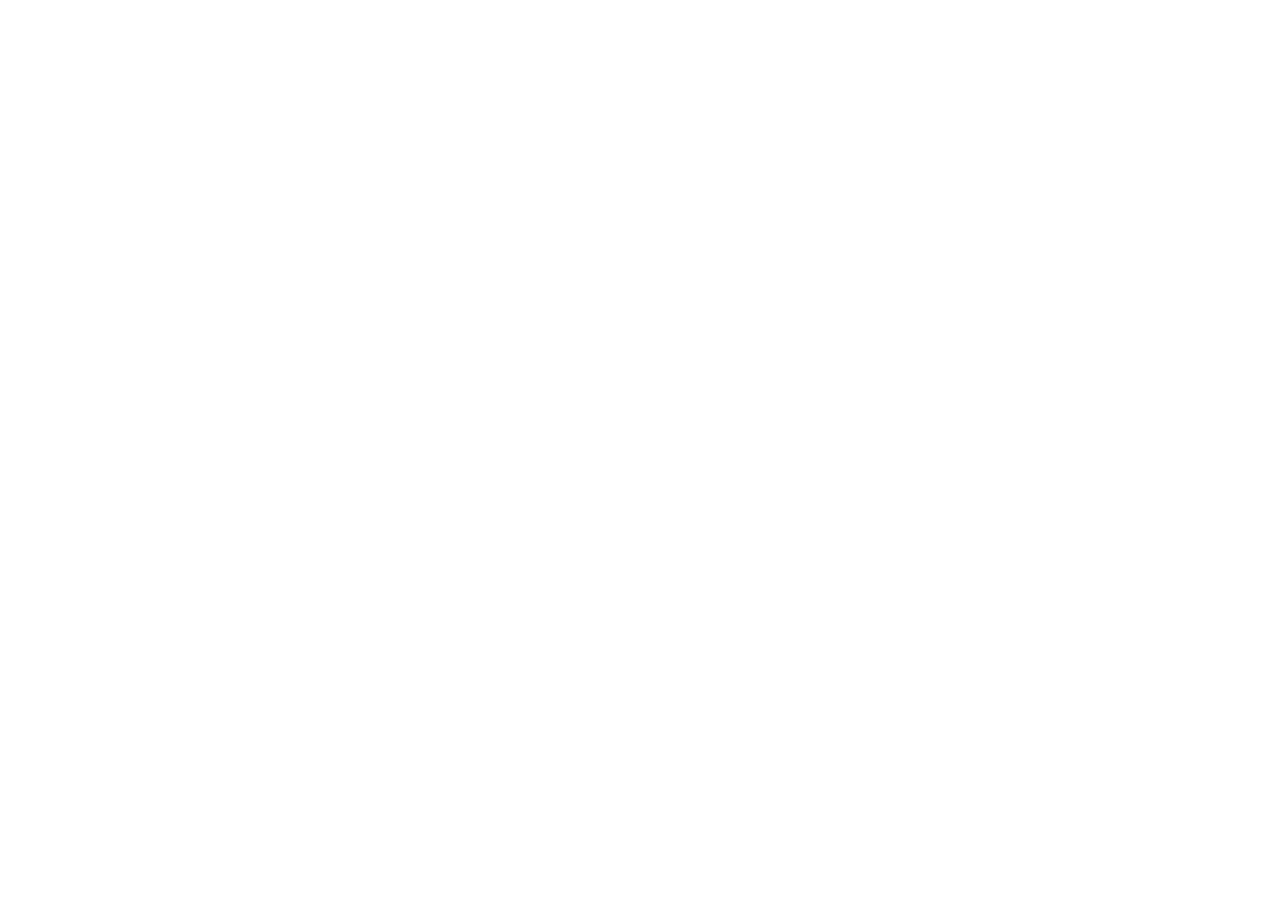
==== index.html @ c3914d8a "Created files" ====
<!DOCTYPE html>
<html lang="en">
<head>
    <meta charset="UTF-8">
    <meta name="viewport" content="width=device-width, initial-scale=1.0">
    <link rel="stylesheet" href="index.css">
    <title>Christie Mitchell PT</title>
</head>
<body>
    
</body>
</html>
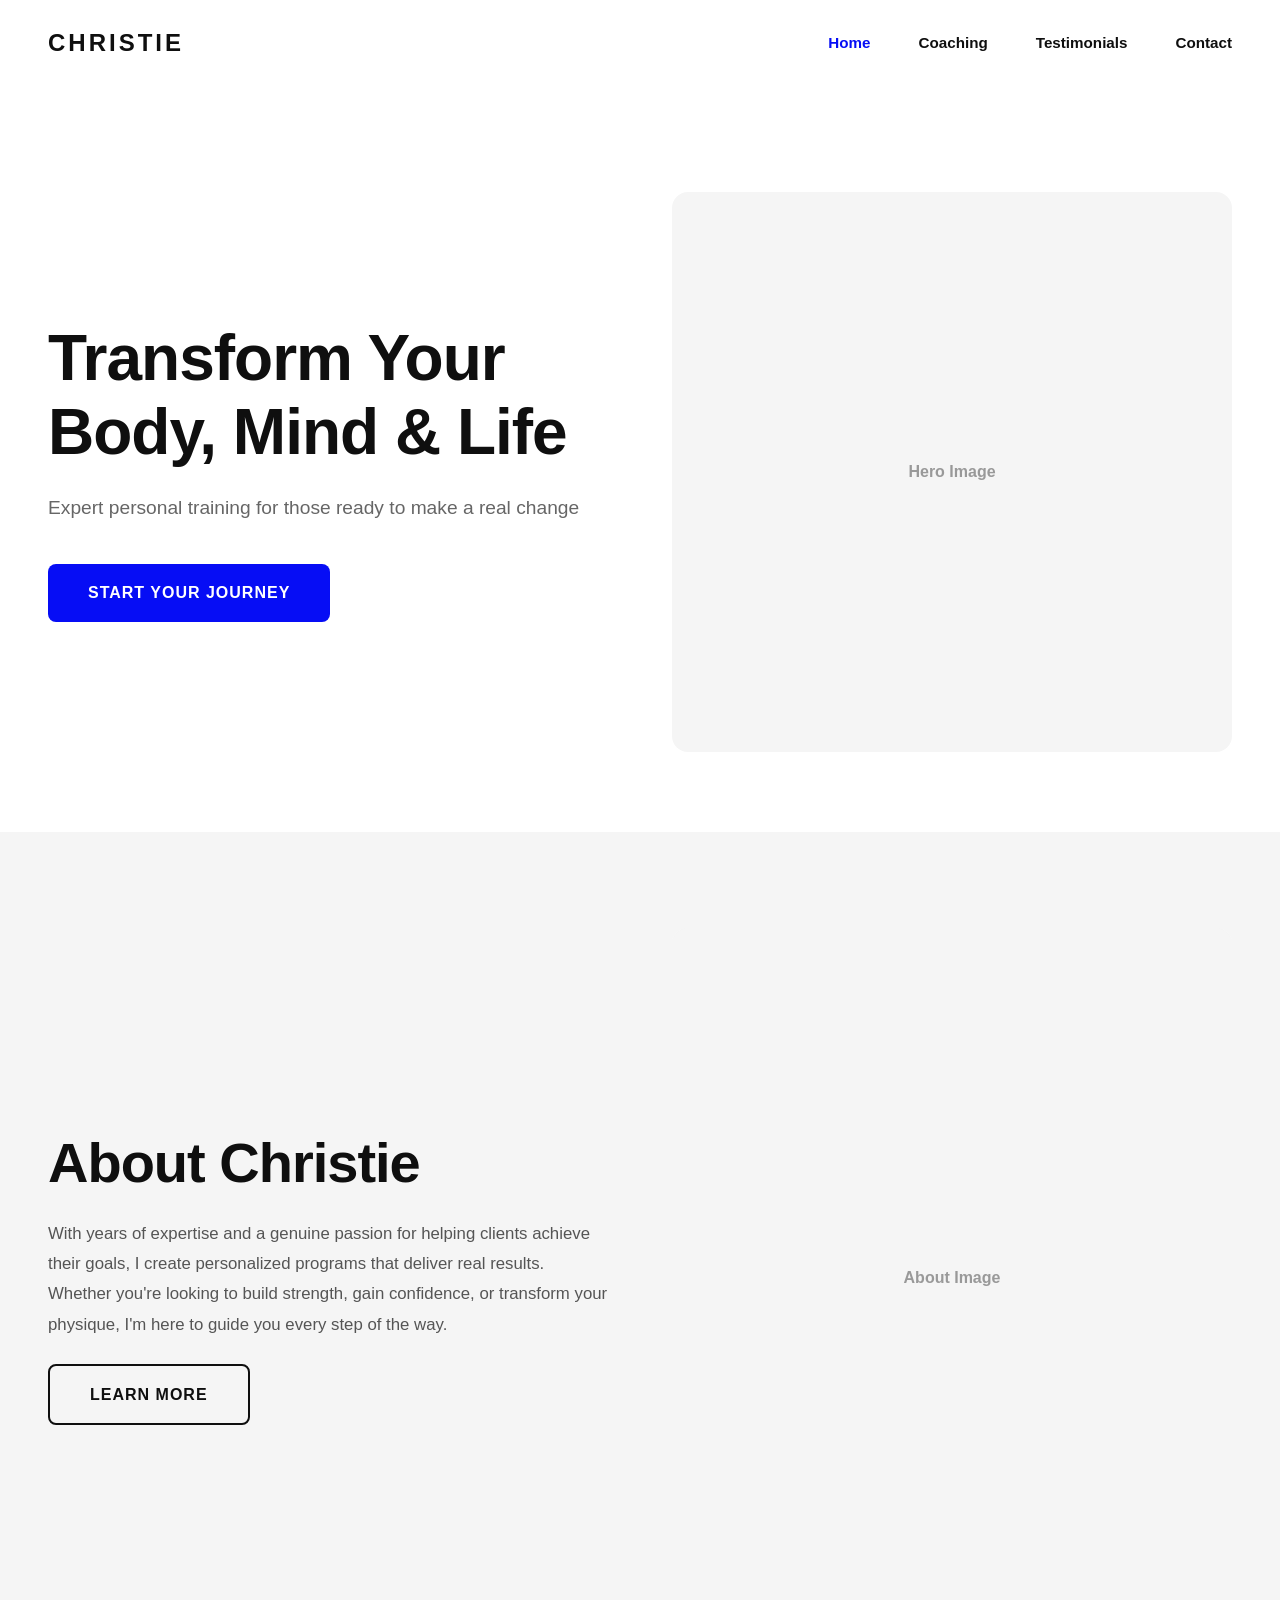
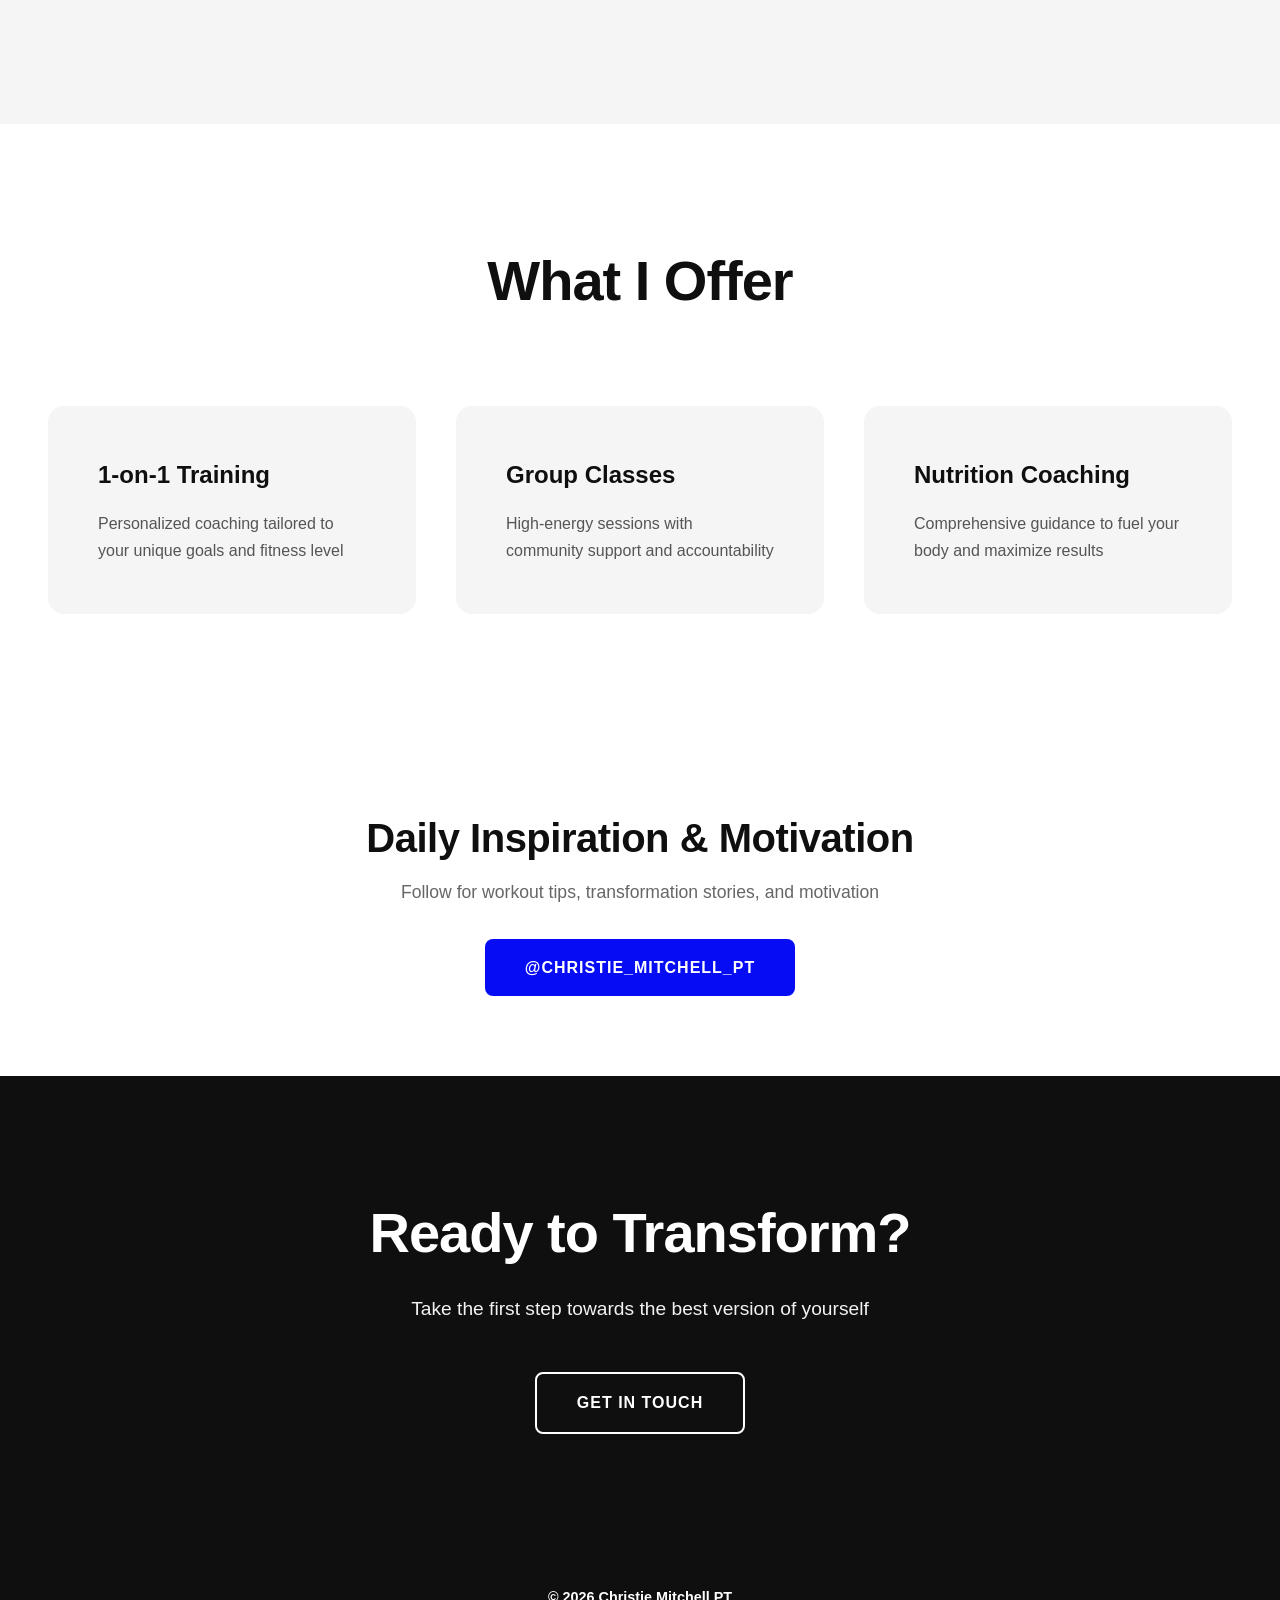
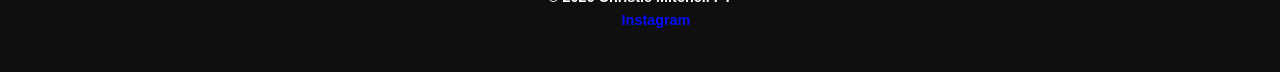
==== commit 20474ee4: "built layout" ====
--- a/index.html
+++ b/index.html
@@ -4,9 +4,76 @@
     <meta charset="UTF-8">
     <meta name="viewport" content="width=device-width, initial-scale=1.0">
     <link rel="stylesheet" href="index.css">
-    <title>Christie Mitchell PT</title>
+    <title>Christie Mitchell - Personal Training</title>
 </head>
 <body>
-    
+    <nav class="nav">
+        <div class="nav__container">
+            <a href="index.html" class="nav__logo">CHRISTIE</a>
+            <ul class="nav__menu">
+                <li><a href="index.html" class="nav__link nav__link--active">Home</a></li>
+                <li><a href="coaching.html" class="nav__link">Coaching</a></li>
+                <li><a href="testimonials.html" class="nav__link">Testimonials</a></li>
+                <li><a href="contact.html" class="nav__link">Contact</a></li>
+            </ul>
+        </div>
+    </nav>
+
+    <header class="hero">
+        <div class="hero__content">
+            <h1 class="hero__title">Transform Your Body, Mind & Life</h1>
+            <p class="hero__description">Expert personal training for those ready to make a real change</p>
+            <a href="contact.html" class="btn btn--primary">Start Your Journey</a>
+        </div>
+        <div class="hero__visual">
+            <div class="placeholder">Hero Image</div>
+        </div>
+    </header>
+
+    <section class="about">
+        <div class="about__content">
+            <h2>About Christie</h2>
+            <p>With years of expertise and a genuine passion for helping clients achieve their goals, I create personalized programs that deliver real results. Whether you're looking to build strength, gain confidence, or transform your physique, I'm here to guide you every step of the way.</p>
+            <a href="coaching.html" class="btn btn--secondary">Learn More</a>
+        </div>
+        <div class="about__visual">
+            <div class="placeholder">About Image</div>
+        </div>
+    </section>
+
+    <section class="services">
+        <h2 class="services__title">What I Offer</h2>
+        <div class="services__grid">
+            <div class="service-card">
+                <h3>1-on-1 Training</h3>
+                <p>Personalized coaching tailored to your unique goals and fitness level</p>
+            </div>
+            <div class="service-card">
+                <h3>Group Classes</h3>
+                <p>High-energy sessions with community support and accountability</p>
+            </div>
+            <div class="service-card">
+                <h3>Nutrition Coaching</h3>
+                <p>Comprehensive guidance to fuel your body and maximize results</p>
+            </div>
+        </div>
+    </section>
+
+    <section class="instagram">
+        <h3>Daily Inspiration & Motivation</h3>
+        <p>Follow for workout tips, transformation stories, and motivation</p>
+        <a href="https://instagram.com" target="_blank" class="btn btn--primary">@christie_mitchell_pt</a>
+    </section>
+
+    <section class="cta">
+        <h2>Ready to Transform?</h2>
+        <p>Take the first step towards the best version of yourself</p>
+        <a href="contact.html" class="btn btn--light">Get in Touch</a>
+    </section>
+
+    <footer class="footer">
+        <p>&copy; 2026 Christie Mitchell PT</p>
+        <a href="https://instagram.com" target="_blank" class="footer__link">Instagram</a>
+    </footer>
 </body>
 </html>
--- a/index.css
+++ b/index.css
@@ -0,0 +1,430 @@
+:root {
+    --primary: #0f0f0f;
+    --accent: #060DF5;
+    --light: #ffffff;
+    --gray: #f5f5f5;
+    --gray-dark: #e5e5e5;
+    --text: #0f0f0f;
+}
+
+* {
+    margin: 0;
+    padding: 0;
+    box-sizing: border-box;
+}
+
+html {
+    scroll-behavior: smooth;
+}
+
+body {
+    font-family: -apple-system, BlinkMacSystemFont, 'Segoe UI', sans-serif;
+    background: var(--light);
+    color: var(--text);
+    line-height: 1.6;
+}
+
+/* Navigation */
+.nav {
+    position: fixed;
+    top: 0;
+    width: 100%;
+    background: var(--light);
+    z-index: 1000;
+    padding: 1.5rem 0;
+}
+
+.nav__container {
+    max-width: 100%;
+    padding: 0 3rem;
+    display: flex;
+    justify-content: space-between;
+    align-items: center;
+}
+
+.nav__logo {
+    font-size: 1.5rem;
+    font-weight: 800;
+    letter-spacing: 3px;
+    color: var(--primary);
+    text-decoration: none;
+}
+
+.nav__menu {
+    display: flex;
+    list-style: none;
+    gap: 3rem;
+}
+
+.nav__link {
+    text-decoration: none;
+    color: var(--text);
+    font-size: 0.95rem;
+    font-weight: 600;
+    transition: color 0.3s ease;
+    position: relative;
+}
+
+.nav__link:hover {
+    color: var(--accent);
+}
+
+.nav__link--active {
+    color: var(--accent);
+}
+
+/* Hero */
+.hero {
+    margin-top: 7rem;
+    padding: 5rem 3rem;
+    display: grid;
+    grid-template-columns: 1fr 1fr;
+    gap: 4rem;
+    align-items: center;
+}
+
+.hero__content {
+    animation: slideInLeft 0.8s ease-out;
+}
+
+.hero__title {
+    font-size: 4rem;
+    font-weight: 900;
+    line-height: 1.15;
+    margin-bottom: 1.5rem;
+    color: var(--primary);
+    letter-spacing: -1px;
+}
+
+.hero__title .accent {
+    color: var(--accent);
+}
+
+.hero__description {
+    font-size: 1.2rem;
+    color: #666;
+    margin-bottom: 2.5rem;
+    font-weight: 500;
+}
+
+.hero__visual {
+    display: flex;
+    align-items: center;
+    justify-content: center;
+    animation: slideInRight 0.8s ease-out;
+}
+
+.placeholder {
+    width: 100%;
+    aspect-ratio: 1;
+    background: var(--gray);
+    border-radius: 1rem;
+    display: flex;
+    align-items: center;
+    justify-content: center;
+    color: #999;
+    font-weight: 600;
+}
+
+/* Buttons */
+.btn {
+    display: inline-block;
+    padding: 1rem 2.5rem;
+    border-radius: 0.5rem;
+    text-decoration: none;
+    font-weight: 700;
+    font-size: 1rem;
+    transition: all 0.3s ease;
+    border: none;
+    cursor: pointer;
+    text-transform: uppercase;
+    letter-spacing: 1px;
+}
+
+.btn--primary {
+    background: var(--accent);
+    color: var(--light);
+}
+
+.btn--primary:hover {
+    transform: translateY(-3px);
+    box-shadow: 0 10px 25px rgba(6, 13, 245, 0.3);
+}
+
+.btn--secondary {
+    background: transparent;
+    color: var(--primary);
+    border: 2.5px solid var(--primary);
+}
+
+.btn--secondary:hover {
+    background: var(--primary);
+    color: var(--light);
+    transform: translateY(-3px);
+}
+
+.btn--light {
+    background: transparent;
+    color: var(--light);
+    border: 2.5px solid var(--light);
+}
+
+.btn--light:hover {
+    background: var(--light);
+    color: var(--primary);
+    transform: translateY(-3px);
+}
+
+/* About Section */
+.about {
+    padding: 6rem 3rem;
+    display: grid;
+    grid-template-columns: 1fr 1fr;
+    gap: 4rem;
+    align-items: center;
+    background: var(--gray);
+}
+
+.about__content {
+    animation: slideInLeft 0.8s ease-out;
+}
+
+.about__content h2 {
+    font-size: 3.5rem;
+    font-weight: 900;
+    margin-bottom: 1.5rem;
+    line-height: 1.15;
+    color: var(--primary);
+    letter-spacing: -1px;
+}
+
+.about__content p {
+    margin-bottom: 1.5rem;
+    color: #555;
+    font-size: 1.05rem;
+    font-weight: 500;
+    line-height: 1.8;
+}
+
+.about__visual {
+    animation: slideInRight 0.8s ease-out;
+}
+
+.about__visual .placeholder {
+    aspect-ratio: 4/5;
+}
+
+/* Services */
+.services {
+    padding: 7rem 3rem;
+    background: var(--light);
+}
+
+.services__title {
+    font-size: 3.5rem;
+    font-weight: 900;
+    text-align: center;
+    margin-bottom: 5rem;
+    color: var(--primary);
+    letter-spacing: -1px;
+}
+
+.services__grid {
+    display: grid;
+    grid-template-columns: repeat(3, 1fr);
+    gap: 2.5rem;
+    max-width: 1400px;
+    margin: 0 auto;
+}
+
+.service-card {
+    padding: 3rem;
+    background: var(--gray);
+    border-radius: 1rem;
+    transition: all 0.3s ease;
+    border: 2px solid transparent;
+}
+
+.service-card h3 {
+    font-size: 1.5rem;
+    font-weight: 800;
+    margin-bottom: 1rem;
+    color: var(--primary);
+}
+
+.service-card p {
+    color: #555;
+    font-size: 1rem;
+    font-weight: 500;
+    line-height: 1.7;
+}
+
+.service-card:hover {
+    border-color: var(--accent);
+    transform: translateY(-8px);
+    box-shadow: 0 15px 40px rgba(6, 13, 245, 0.1);
+}
+
+/* Instagram Section */
+.instagram {
+    padding: 5rem 3rem;
+    text-align: center;
+    background: var(--light);
+    animation: fadeIn 0.8s ease-out;
+}
+
+.instagram h3 {
+    font-size: 2.5rem;
+    font-weight: 900;
+    margin-bottom: 0.5rem;
+    color: var(--primary);
+    letter-spacing: -0.5px;
+}
+
+.instagram p {
+    font-size: 1.1rem;
+    color: #666;
+    margin-bottom: 2rem;
+    font-weight: 500;
+}
+
+/* CTA Section */
+.cta {
+    background: var(--primary);
+    color: var(--light);
+    padding: 7rem 3rem;
+    text-align: center;
+    animation: fadeIn 0.8s ease-out;
+}
+
+.cta h2 {
+    font-size: 3.5rem;
+    font-weight: 900;
+    margin-bottom: 1rem;
+    letter-spacing: -1px;
+}
+
+.cta p {
+    font-size: 1.2rem;
+    margin-bottom: 3rem;
+    font-weight: 500;
+    opacity: 0.95;
+}
+
+/* Footer */
+.footer {
+    background: var(--primary);
+    color: var(--light);
+    padding: 2.5rem 3rem;
+    text-align: center;
+    font-size: 0.9rem;
+    font-weight: 600;
+}
+
+.footer__link {
+    color: var(--accent);
+    text-decoration: none;
+    margin-left: 2rem;
+    transition: color 0.3s ease;
+    font-weight: 700;
+}
+
+.footer__link:hover {
+    color: var(--light);
+}
+
+/* Animations */
+@keyframes slideInLeft {
+    from {
+        opacity: 0;
+        transform: translateX(-30px);
+    }
+    to {
+        opacity: 1;
+        transform: translateX(0);
+    }
+}
+
+@keyframes slideInRight {
+    from {
+        opacity: 0;
+        transform: translateX(30px);
+    }
+    to {
+        opacity: 1;
+        transform: translateX(0);
+    }
+}
+
+@keyframes fadeIn {
+    from {
+        opacity: 0;
+    }
+    to {
+        opacity: 1;
+    }
+}
+
+/* Responsive */
+@media (max-width: 768px) {
+    .hero {
+        grid-template-columns: 1fr;
+        padding: 3rem 1.5rem;
+        margin-top: 4rem;
+    }
+
+    .hero__title {
+        font-size: 2.5rem;
+    }
+
+    .about {
+        grid-template-columns: 1fr;
+        padding: 3rem 1.5rem;
+    }
+
+    .about__content h2 {
+        font-size: 2.5rem;
+    }
+
+    .services {
+        padding: 3rem 1.5rem;
+    }
+
+    .services__title {
+        font-size: 2.5rem;
+        margin-bottom: 3rem;
+    }
+
+    .services__grid {
+        grid-template-columns: 1fr;
+        gap: 1.5rem;
+    }
+
+    .nav__container {
+        padding: 0 1.5rem;
+    }
+
+    .nav__menu {
+        gap: 1.5rem;
+    }
+
+    .nav__link {
+        font-size: 0.85rem;
+    }
+
+    .cta {
+        padding: 4rem 1.5rem;
+    }
+
+    .cta h2 {
+        font-size: 2.5rem;
+    }
+
+    .instagram {
+        padding: 3rem 1.5rem;
+    }
+
+    .instagram h3 {
+        font-size: 2rem;
+    }
+}
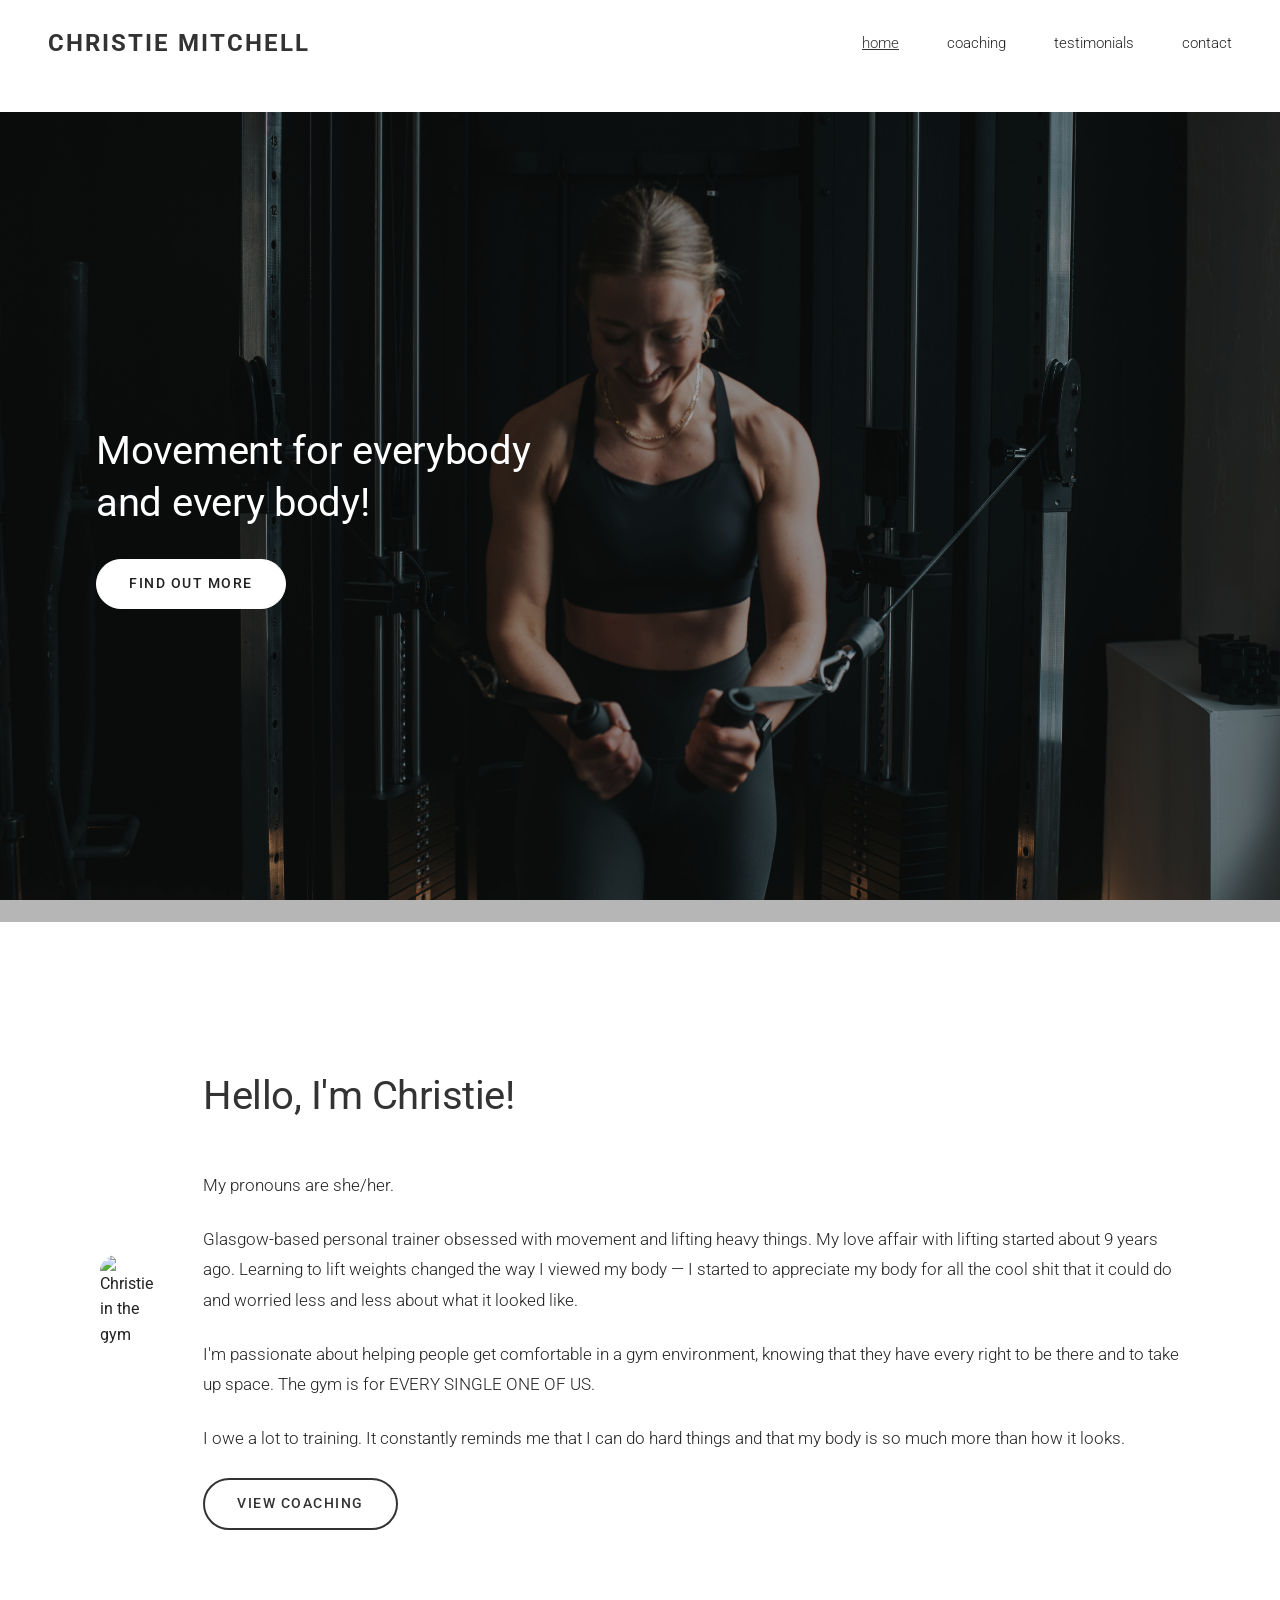
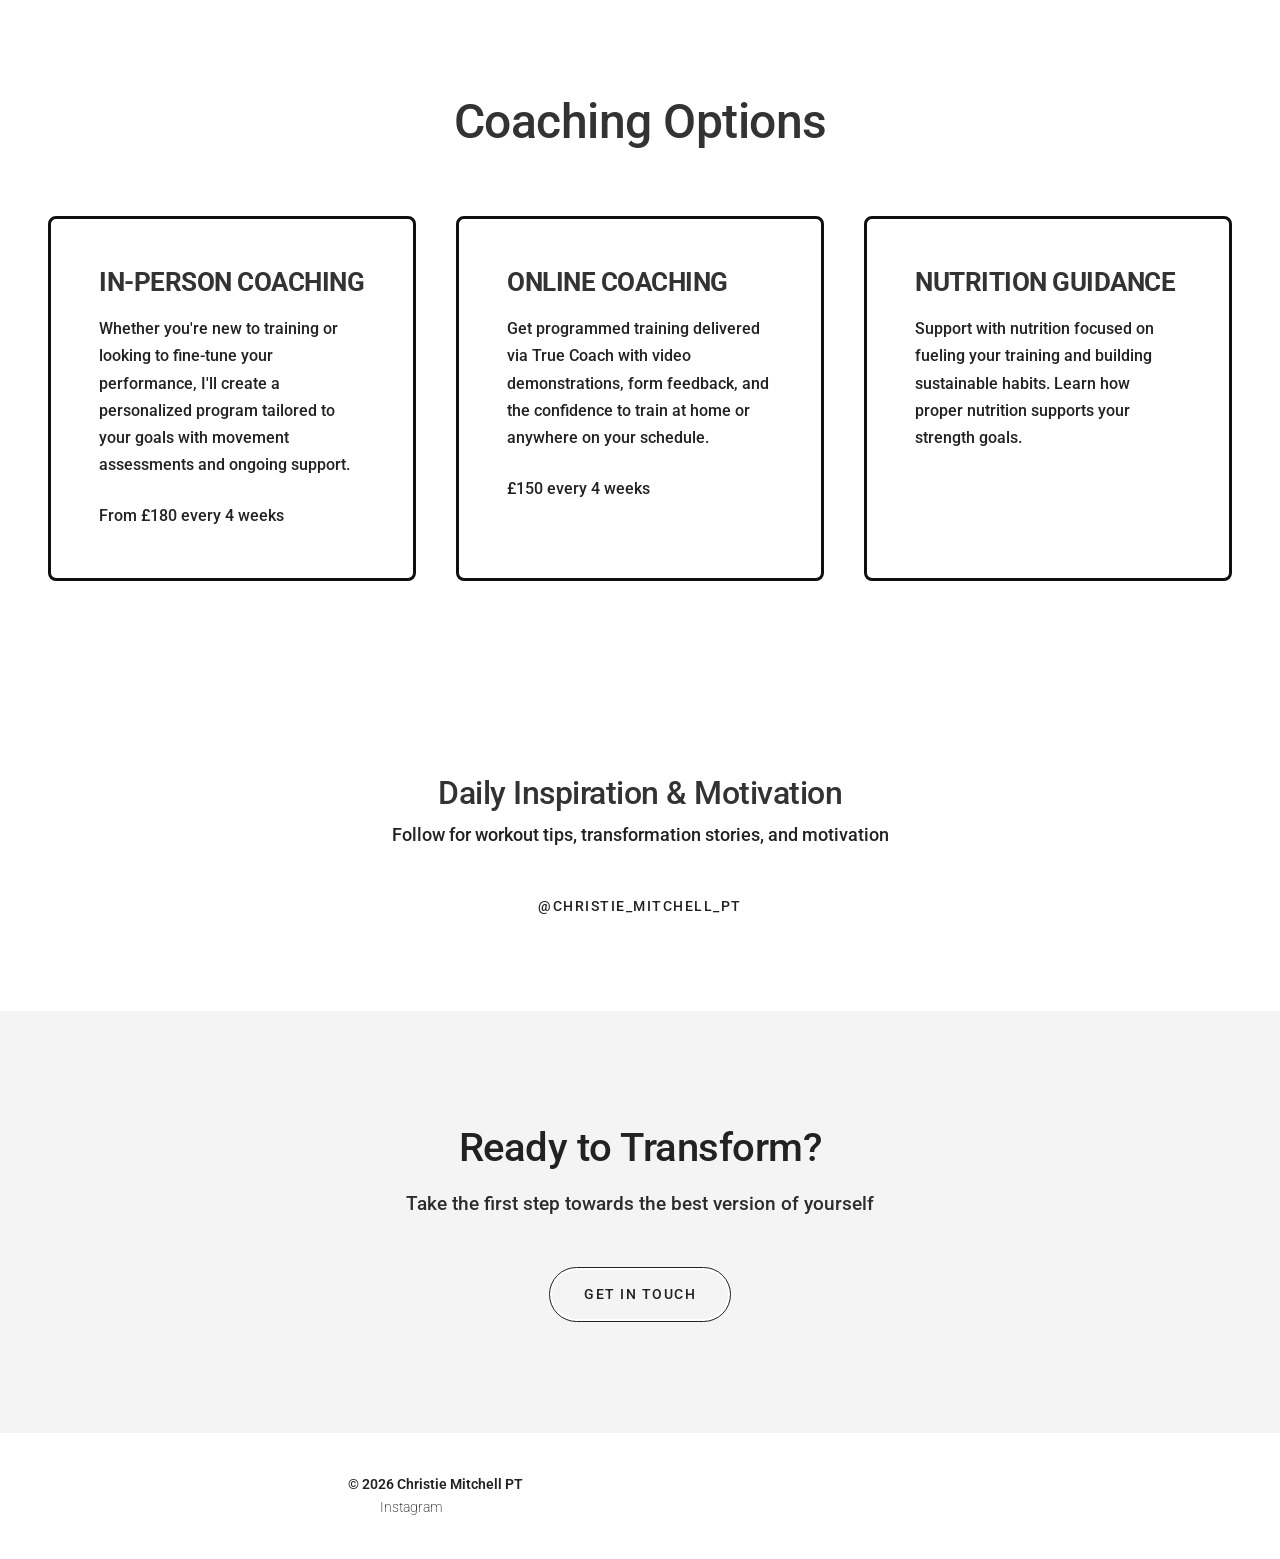
==== commit de41cb4f: "index page half done" ====
--- a/index.html
+++ b/index.html
@@ -3,58 +3,60 @@
 <head>
     <meta charset="UTF-8">
     <meta name="viewport" content="width=device-width, initial-scale=1.0">
+    <link href="https://fonts.googleapis.com/css2?family=Roboto:wght@300;400;500;700&display=swap" rel="stylesheet">
     <link rel="stylesheet" href="index.css">
     <title>Christie Mitchell - Personal Training</title>
 </head>
 <body>
     <nav class="nav">
         <div class="nav__container">
-            <a href="index.html" class="nav__logo">CHRISTIE</a>
+            <a href="index.html" class="nav__logo">CHRISTIE MITCHELL</a>
             <ul class="nav__menu">
-                <li><a href="index.html" class="nav__link nav__link--active">Home</a></li>
-                <li><a href="coaching.html" class="nav__link">Coaching</a></li>
-                <li><a href="testimonials.html" class="nav__link">Testimonials</a></li>
-                <li><a href="contact.html" class="nav__link">Contact</a></li>
+                <li><a href="index.html" class="nav__link nav__link--active">home</a></li>
+                <li><a href="coaching.html" class="nav__link">coaching</a></li>
+                <li><a href="testimonials.html" class="nav__link">testimonials</a></li>
+                <li><a href="contact.html" class="nav__link">contact</a></li>
             </ul>
         </div>
     </nav>
 
-    <header class="hero">
+    <header class="hero" style="background-image: url('images/FP-558.jpg');">
         <div class="hero__content">
-            <h1 class="hero__title">Transform Your Body, Mind & Life</h1>
-            <p class="hero__description">Expert personal training for those ready to make a real change</p>
-            <a href="contact.html" class="btn btn--primary">Start Your Journey</a>
-        </div>
-        <div class="hero__visual">
-            <div class="placeholder">Hero Image</div>
+            <h1 class="hero__title">Movement for everybody and every body!</h1>
+            <a href="contact.html" class="btn btn--primary">Find Out More</a>
         </div>
     </header>
 
     <section class="about">
         <div class="about__content">
-            <h2>About Christie</h2>
-            <p>With years of expertise and a genuine passion for helping clients achieve their goals, I create personalized programs that deliver real results. Whether you're looking to build strength, gain confidence, or transform your physique, I'm here to guide you every step of the way.</p>
-            <a href="coaching.html" class="btn btn--secondary">Learn More</a>
+            <h2>Hello, I'm Christie!</h2>
+            <p>My pronouns are she/her.</p>
+            <p>Glasgow-based personal trainer obsessed with movement and lifting heavy things. My love affair with lifting started about 9 years ago. Learning to lift weights changed the way I viewed my body — I started to appreciate my body for all the cool shit that it could do and worried less and less about what it looked like.</p>
+            <p>I'm passionate about helping people get comfortable in a gym environment, knowing that they have every right to be there and to take up space. The gym is for EVERY SINGLE ONE OF US.</p>
+            <p>I owe a lot to training. It constantly reminds me that I can do hard things and that my body is so much more than how it looks.</p>
+            <a href="coaching.html" class="btn btn--secondary">View Coaching</a>
         </div>
         <div class="about__visual">
-            <div class="placeholder">About Image</div>
+            <img src="images/cm-25.jpg" alt="Christie in the gym">
         </div>
     </section>
 
     <section class="services">
-        <h2 class="services__title">What I Offer</h2>
+        <h2 class="services__title">Coaching Options</h2>
         <div class="services__grid">
             <div class="service-card">
-                <h3>1-on-1 Training</h3>
-                <p>Personalized coaching tailored to your unique goals and fitness level</p>
+                <h3>In-Person Coaching</h3>
+                <p>Whether you're new to training or looking to fine-tune your performance, I'll create a personalized program tailored to your goals with movement assessments and ongoing support.</p>
+                <p class="service-price">From £180 every 4 weeks</p>
             </div>
             <div class="service-card">
-                <h3>Group Classes</h3>
-                <p>High-energy sessions with community support and accountability</p>
+                <h3>Online Coaching</h3>
+                <p>Get programmed training delivered via True Coach with video demonstrations, form feedback, and the confidence to train at home or anywhere on your schedule.</p>
+                <p class="service-price">£150 every 4 weeks</p>
             </div>
             <div class="service-card">
-                <h3>Nutrition Coaching</h3>
-                <p>Comprehensive guidance to fuel your body and maximize results</p>
+                <h3>Nutrition Guidance</h3>
+                <p>Support with nutrition focused on fueling your training and building sustainable habits. Learn how proper nutrition supports your strength goals.</p>
             </div>
         </div>
     </section>
--- a/index.css
+++ b/index.css
@@ -1,10 +1,10 @@
 :root {
-    --primary: #0f0f0f;
-    --accent: #060DF5;
+    --primary: #333333;  /* lighter dark for backgrounds */
+    --accent: #0303FF;
     --light: #ffffff;
     --gray: #f5f5f5;
     --gray-dark: #e5e5e5;
-    --text: #0f0f0f;
+    --text: #222222; /* off-black for text */
 }
 
 * {
@@ -17,8 +17,13 @@
     scroll-behavior: smooth;
 }
 
+h1,h2,h3,h4,h5,h6 {
+    font-weight: 200;
+    line-height: 1.25;
+}
+
 body {
-    font-family: -apple-system, BlinkMacSystemFont, 'Segoe UI', sans-serif;
+    font-family: roboto condensed, 'Roboto', -apple-system, BlinkMacSystemFont, 'Segoe UI', sans-serif;
     background: var(--light);
     color: var(--text);
     line-height: 1.6;
@@ -32,6 +37,8 @@
     background: var(--light);
     z-index: 1000;
     padding: 1.5rem 0;
+    font-weight: 200;
+    font-family: roboto condensed, 'Roboto', -apple-system, BlinkMacSystemFont, 'Segoe UI', sans-serif;
 }
 
 .nav__container {
@@ -44,10 +51,12 @@
 
 .nav__logo {
     font-size: 1.5rem;
-    font-weight: 800;
-    letter-spacing: 3px;
+    font-weight: 700;
+    letter-spacing: 2px;
     color: var(--primary);
     text-decoration: none;
+    text-transform: uppercase;
+    transition: all 0.3s ease;
 }
 
 .nav__menu {
@@ -60,59 +69,64 @@
     text-decoration: none;
     color: var(--text);
     font-size: 0.95rem;
-    font-weight: 600;
+    font-weight: 300;
     transition: color 0.3s ease;
     position: relative;
 }
 
 .nav__link:hover {
-    color: var(--accent);
+    color: var(--primary);
+    text-decoration: underline;
+    text-decoration-thickness: 2px;
 }
 
 .nav__link--active {
-    color: var(--accent);
+    color: var(--primary);
+    text-decoration: underline;
 }
 
 /* Hero */
 .hero {
     margin-top: 7rem;
-    padding: 5rem 3rem;
-    display: grid;
-    grid-template-columns: 1fr 1fr;
-    gap: 4rem;
+    height: 90vh;
+    display: flex;
     align-items: center;
+    justify-content: left;
+    background-size: cover;
+    background-position: center;
+    background-attachment: fixed;
+    position: relative;
+    padding-left: 3rem;
+}
+
+.hero::before {
+    content: '';
+    position: absolute;
+    inset: 0;
+    background: rgba(15, 15, 15, 0.3);
+    z-index: 1;
 }
 
 .hero__content {
     animation: slideInLeft 0.8s ease-out;
+    position: relative;
+    z-index: 2;
+    padding: 0 3rem;
+    max-width: 600px;
+    margin: 0;        /* change from 'margin: 0 auto' */
+    text-align: left; /* this is already left, so no change needed here */
 }
 
 .hero__title {
-    font-size: 4rem;
-    font-weight: 900;
-    line-height: 1.15;
-    margin-bottom: 1.5rem;
-    color: var(--primary);
-    letter-spacing: -1px;
-}
-
-.hero__title .accent {
-    color: var(--accent);
-}
-
-.hero__description {
-    font-size: 1.2rem;
-    color: #666;
-    margin-bottom: 2.5rem;
-    font-weight: 500;
-}
-
-.hero__visual {
-    display: flex;
-    align-items: center;
-    justify-content: center;
-    animation: slideInRight 0.8s ease-out;
-}
+    font-size: 2.5rem;
+    font-weight: 400;
+    line-height: 1.3;
+    margin-bottom: 30px;
+    color: var(--light);
+    letter-spacing: -0.3px;
+    position: relative;
+}
+
 
 .placeholder {
     width: 100%;
@@ -129,26 +143,30 @@
 /* Buttons */
 .btn {
     display: inline-block;
-    padding: 1rem 2.5rem;
-    border-radius: 0.5rem;
+    padding: 0.8rem 2rem;
+    border-radius: 5rem;
     text-decoration: none;
-    font-weight: 700;
-    font-size: 1rem;
+    font-weight: 500;
+    font-size: 0.9rem;
     transition: all 0.3s ease;
-    border: none;
+    border: 1px solid transparent;
     cursor: pointer;
     text-transform: uppercase;
-    letter-spacing: 1px;
+    letter-spacing: 1.5px;
 }
 
 .btn--primary {
-    background: var(--accent);
+    background: var(--light);
+    color: var(--text);
+    border: 1px solid var(--light);
+}
+
+.btn--primary:hover {
+    background: transparent;
     color: var(--light);
-}
-
-.btn--primary:hover {
+    border-color: var(--light);
     transform: translateY(-3px);
-    box-shadow: 0 10px 25px rgba(6, 13, 245, 0.3);
+    box-shadow: 0 6px 12px rgba(0, 0, 0, 0.1);
 }
 
 .btn--secondary {
@@ -171,38 +189,38 @@
 
 .btn--light:hover {
     background: var(--light);
-    color: var(--primary);
+    color: var(--accent);
     transform: translateY(-3px);
 }
 
 /* About Section */
 .about {
-    padding: 6rem 3rem;
-    display: grid;
-    grid-template-columns: 1fr 1fr;
-    gap: 4rem;
+    margin-top: 100px;
+    display: flex;
+    flex-direction: row-reverse;
     align-items: center;
-    background: var(--gray);
+    background: var(--light);
 }
 
 .about__content {
+      padding: 50px 100px 50px 50px;
     animation: slideInLeft 0.8s ease-out;
 }
 
 .about__content h2 {
-    font-size: 3.5rem;
-    font-weight: 900;
-    margin-bottom: 1.5rem;
-    line-height: 1.15;
-    color: var(--primary);
-    letter-spacing: -1px;
+    font-size: 2.5rem;
+    font-weight: 400;
+    margin-bottom: 50px;
+    line-height: 1.2;
+    color: var(--primary);
+    letter-spacing: -0.5px;
 }
 
 .about__content p {
     margin-bottom: 1.5rem;
-    color: #555;
+    color: var(--text);
     font-size: 1.05rem;
-    font-weight: 500;
+    font-weight: 300;
     line-height: 1.8;
 }
 
@@ -210,9 +228,22 @@
     animation: slideInRight 0.8s ease-out;
 }
 
-.about__visual .placeholder {
-    aspect-ratio: 4/5;
-}
+.about__visual img {
+    margin: 50px 0px 50px 100px;
+    max-width: 600px;
+    object-fit: cover;
+    border-radius: 1rem;
+}
+
+
+.hero__visual img {
+    width: 100%;
+    height: 100%;
+    object-fit: cover;
+    border-radius: 1rem;
+}
+
+
 
 /* Services */
 .services {
@@ -221,12 +252,12 @@
 }
 
 .services__title {
-    font-size: 3.5rem;
-    font-weight: 900;
+    font-size: 3rem;
+    font-weight: 500;
     text-align: center;
-    margin-bottom: 5rem;
-    color: var(--primary);
-    letter-spacing: -1px;
+    margin-bottom: 4rem;
+    color: var(--primary);
+    letter-spacing: -0.5px;
 }
 
 .services__grid {
@@ -239,30 +270,41 @@
 
 .service-card {
     padding: 3rem;
-    background: var(--gray);
-    border-radius: 1rem;
+    background: white;
+    border-radius: 0.5rem;
     transition: all 0.3s ease;
-    border: 2px solid transparent;
+    border: 3px solid #0f0f0f;
+    position: relative;
+    overflow: hidden;
 }
 
 .service-card h3 {
-    font-size: 1.5rem;
-    font-weight: 800;
+    font-size: 1.6rem;
+    font-weight: 700;
     margin-bottom: 1rem;
     color: var(--primary);
+    letter-spacing: -0.5px;
+    text-transform: uppercase;
 }
 
 .service-card p {
-    color: #555;
+    color: var(--text);
     font-size: 1rem;
     font-weight: 500;
     line-height: 1.7;
 }
 
+.service-price {
+    color: var(--primary);
+    font-weight: 700;
+    font-size: 1.05rem;
+    margin-top: 1.5rem !important;
+}
+
 .service-card:hover {
-    border-color: var(--accent);
+    border-color: #0f0f0f;
     transform: translateY(-8px);
-    box-shadow: 0 15px 40px rgba(6, 13, 245, 0.1);
+    box-shadow: 0 10px 20px rgba(0, 0, 0, 0.1);
 }
 
 /* Instagram Section */
@@ -274,8 +316,8 @@
 }
 
 .instagram h3 {
-    font-size: 2.5rem;
-    font-weight: 900;
+    font-size: 2rem;
+    font-weight: 500;
     margin-bottom: 0.5rem;
     color: var(--primary);
     letter-spacing: -0.5px;
@@ -283,25 +325,25 @@
 
 .instagram p {
     font-size: 1.1rem;
-    color: #666;
+    color: var(--text);
     margin-bottom: 2rem;
     font-weight: 500;
 }
 
 /* CTA Section */
 .cta {
-    background: var(--primary);
-    color: var(--light);
+    background: #f4f4f4;
+    color: var(--text);
     padding: 7rem 3rem;
     text-align: center;
     animation: fadeIn 0.8s ease-out;
 }
 
 .cta h2 {
-    font-size: 3.5rem;
-    font-weight: 900;
+    font-size: 2.5rem;
+    font-weight: 500;
     margin-bottom: 1rem;
-    letter-spacing: -1px;
+    letter-spacing: -0.5px;
 }
 
 .cta p {
@@ -311,26 +353,33 @@
     opacity: 0.95;
 }
 
+.cta .btn {
+    margin: 0 0.5rem;
+    outline: var(--text) 1px solid;
+    color: var(--text);
+}
+
 /* Footer */
 .footer {
-    background: var(--primary);
-    color: var(--light);
+    background: var(--light);
+    color: var(--text);
     padding: 2.5rem 3rem;
-    text-align: center;
+    text-align: left;
+    margin-left: 300px;
     font-size: 0.9rem;
     font-weight: 600;
 }
 
 .footer__link {
-    color: var(--accent);
+    color: var(--text);
     text-decoration: none;
     margin-left: 2rem;
     transition: color 0.3s ease;
-    font-weight: 700;
+    font-weight: 200;
 }
 
 .footer__link:hover {
-    color: var(--light);
+    color: var(--accent);
 }
 
 /* Animations */
@@ -368,13 +417,16 @@
 /* Responsive */
 @media (max-width: 768px) {
     .hero {
-        grid-template-columns: 1fr;
-        padding: 3rem 1.5rem;
-        margin-top: 4rem;
+        height: 80vh;
+        margin-top: 5rem;
+    }
+
+    .hero__content {
+        padding: 0 1.5rem;
     }
 
     .hero__title {
-        font-size: 2.5rem;
+        font-size: 2.8rem;
     }
 
     .about {
@@ -383,7 +435,7 @@
     }
 
     .about__content h2 {
-        font-size: 2.5rem;
+        font-size: 2.8rem;
     }
 
     .services {
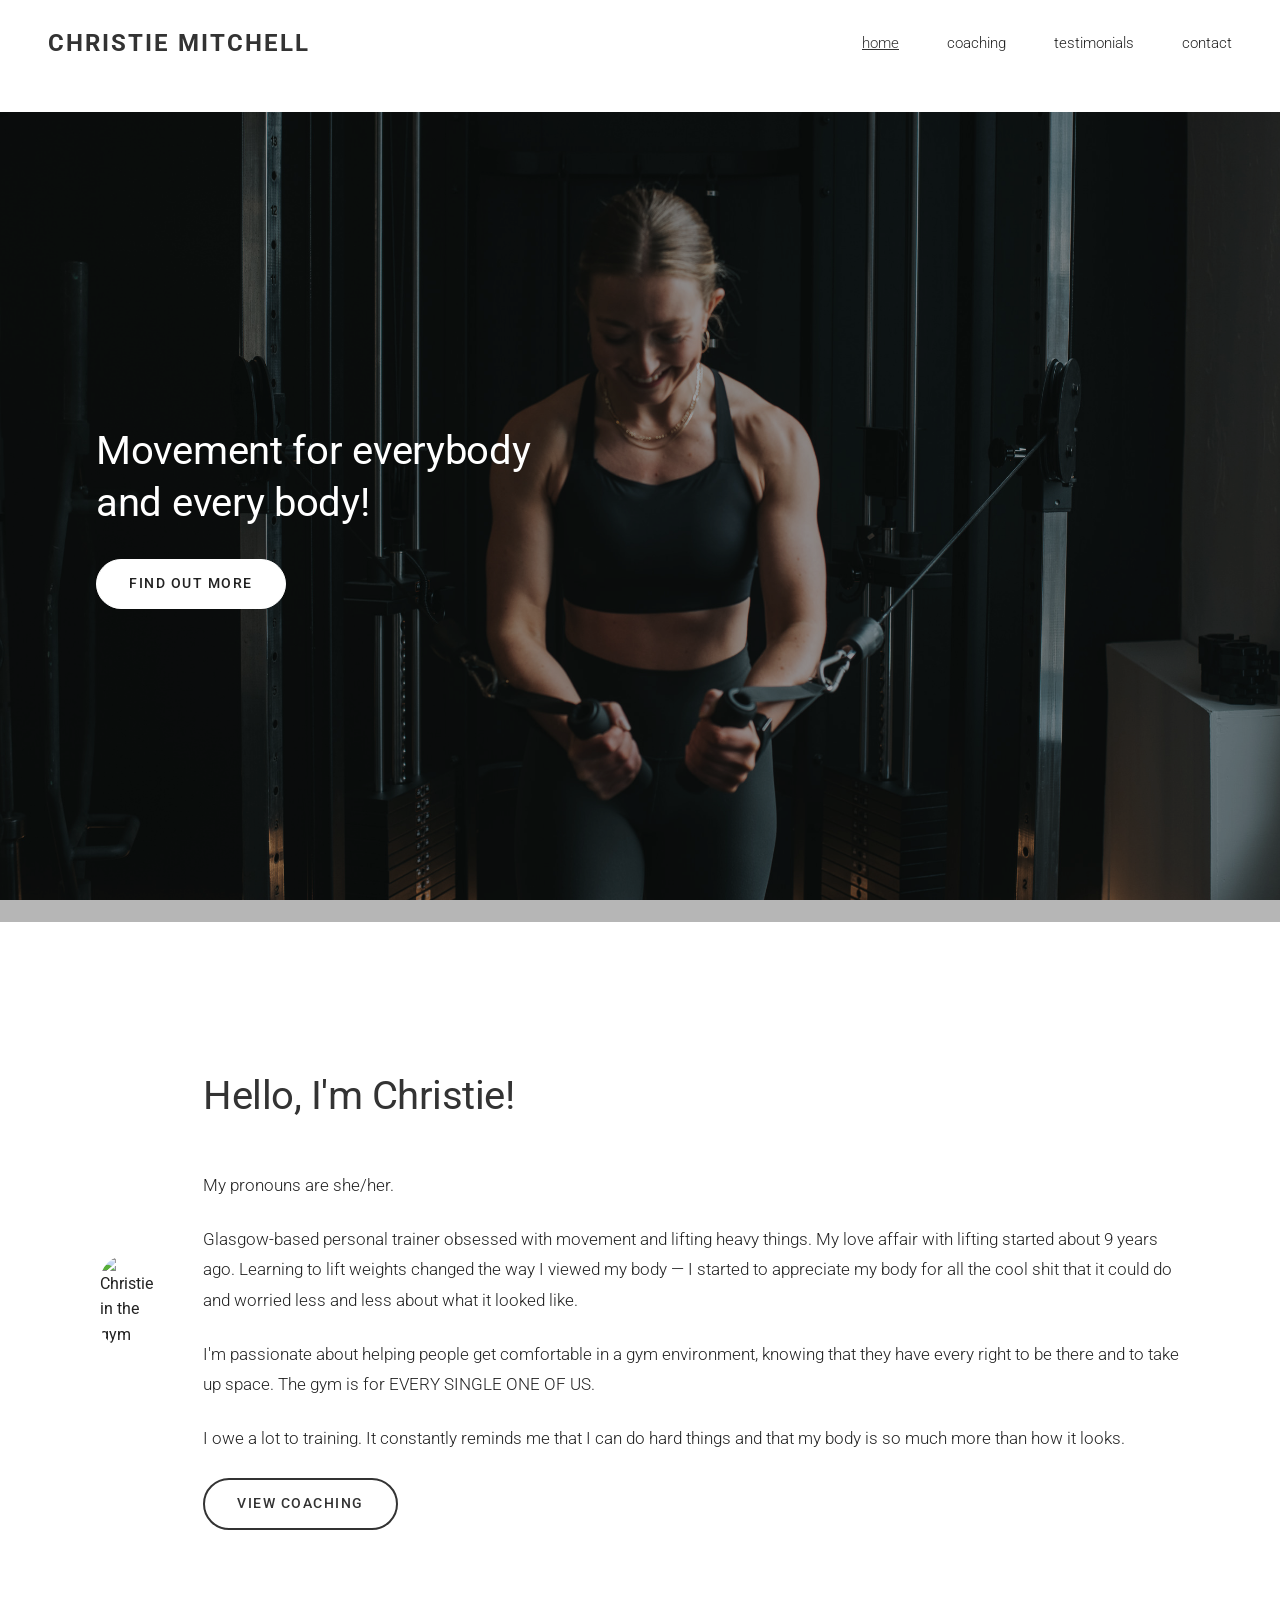
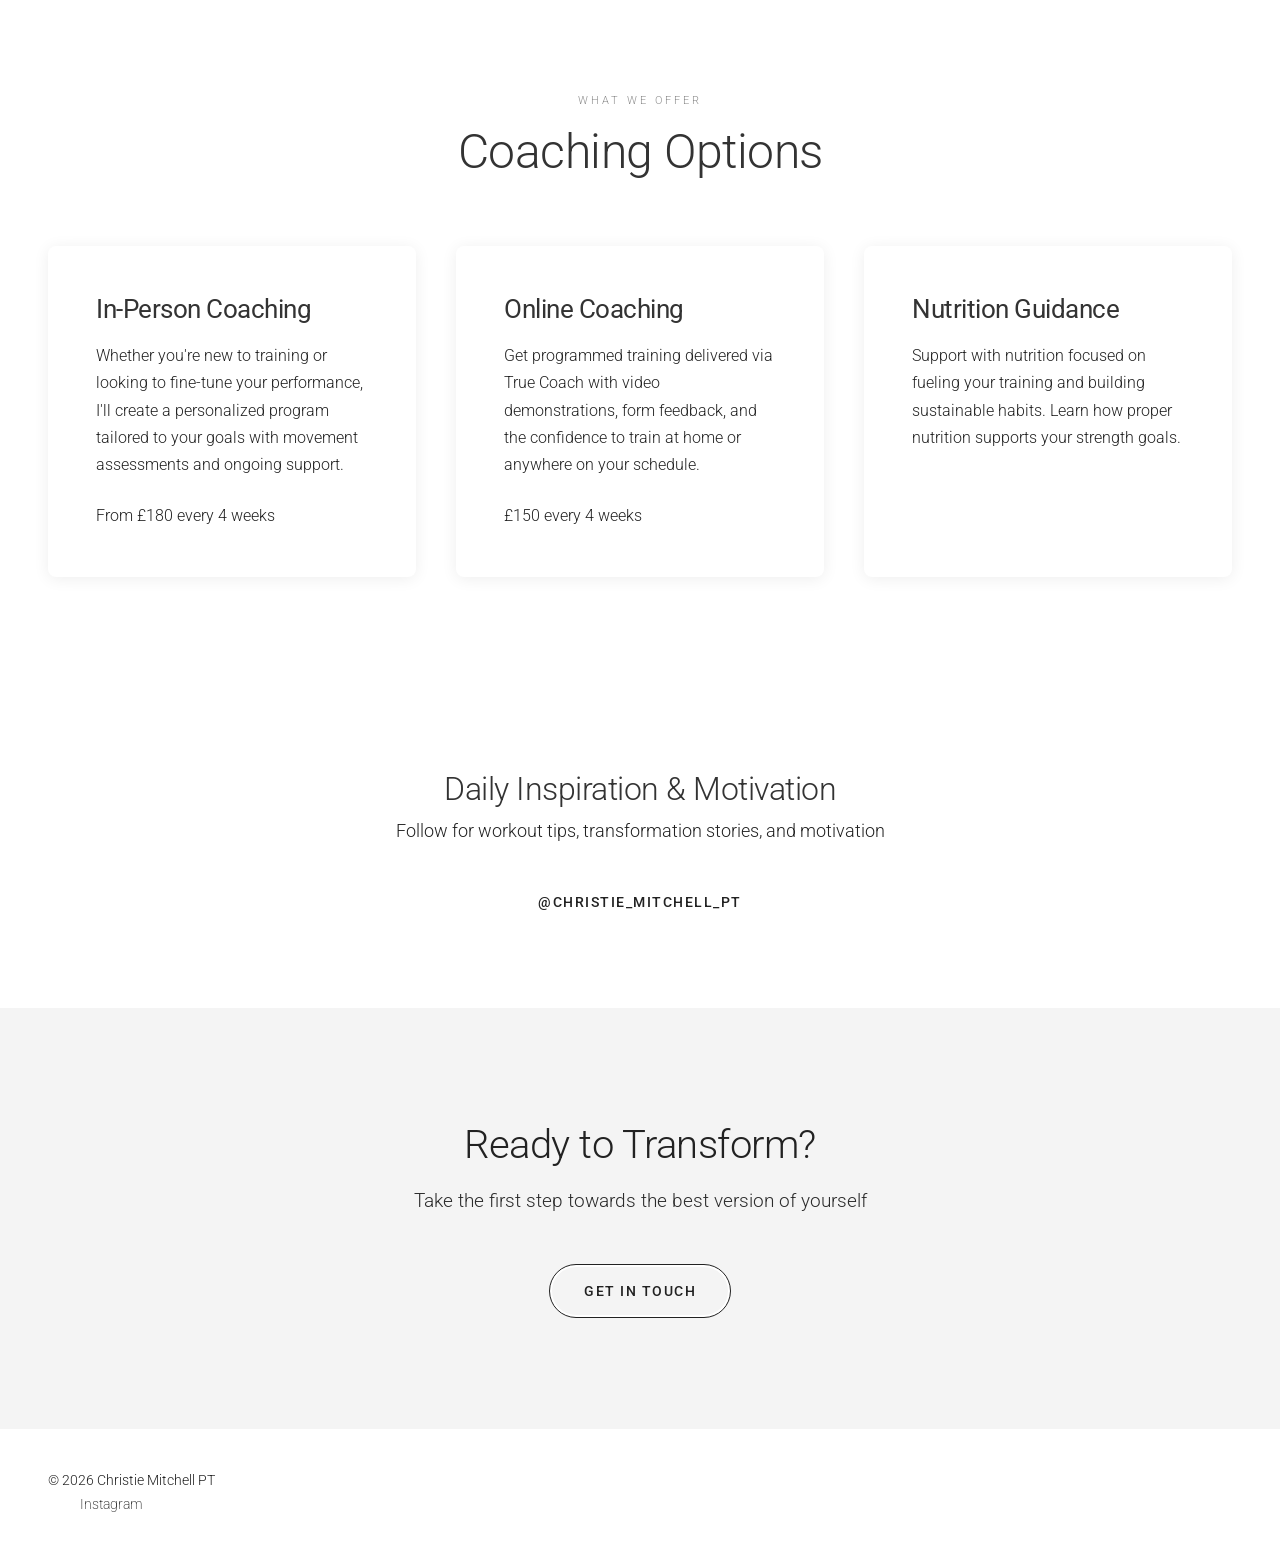
==== commit 25484227: "added hero sections to each page" ====
--- a/index.html
+++ b/index.html
@@ -42,6 +42,7 @@
     </section>
 
     <section class="services">
+        <span class="eyebrow" style="text-align: center;">what we offer</span>
         <h2 class="services__title">Coaching Options</h2>
         <div class="services__grid">
             <div class="service-card">
--- a/index.css
+++ b/index.css
@@ -232,7 +232,7 @@
     margin: 50px 0px 50px 100px;
     max-width: 600px;
     object-fit: cover;
-    border-radius: 1rem;
+    border-radius: 100px;
 }
 
 
@@ -245,6 +245,17 @@
 
 
 
+/* Eyebrow */
+.eyebrow {
+    display: block;
+    font-size: 0.7rem;
+    font-weight: 300;
+    letter-spacing: 3px;
+    text-transform: uppercase;
+    opacity: 0.5;
+    margin-bottom: 0.75rem;
+}
+
 /* Services */
 .services {
     padding: 7rem 3rem;
@@ -253,7 +264,7 @@
 
 .services__title {
     font-size: 3rem;
-    font-weight: 500;
+    font-weight: 300;
     text-align: center;
     margin-bottom: 4rem;
     color: var(--primary);
@@ -273,38 +284,36 @@
     background: white;
     border-radius: 0.5rem;
     transition: all 0.3s ease;
-    border: 3px solid #0f0f0f;
+    box-shadow: 0 2px 16px rgba(0, 0, 0, 0.07);
     position: relative;
     overflow: hidden;
 }
 
 .service-card h3 {
     font-size: 1.6rem;
-    font-weight: 700;
+    font-weight: 400;
     margin-bottom: 1rem;
     color: var(--primary);
     letter-spacing: -0.5px;
-    text-transform: uppercase;
 }
 
 .service-card p {
     color: var(--text);
     font-size: 1rem;
-    font-weight: 500;
+    font-weight: 300;
     line-height: 1.7;
 }
 
 .service-price {
     color: var(--primary);
-    font-weight: 700;
+    font-weight: 400;
     font-size: 1.05rem;
     margin-top: 1.5rem !important;
 }
 
 .service-card:hover {
-    border-color: #0f0f0f;
     transform: translateY(-8px);
-    box-shadow: 0 10px 20px rgba(0, 0, 0, 0.1);
+    box-shadow: 0 10px 30px rgba(0, 0, 0, 0.1);
 }
 
 /* Instagram Section */
@@ -317,7 +326,7 @@
 
 .instagram h3 {
     font-size: 2rem;
-    font-weight: 500;
+    font-weight: 300;
     margin-bottom: 0.5rem;
     color: var(--primary);
     letter-spacing: -0.5px;
@@ -327,7 +336,7 @@
     font-size: 1.1rem;
     color: var(--text);
     margin-bottom: 2rem;
-    font-weight: 500;
+    font-weight: 300;
 }
 
 /* CTA Section */
@@ -341,7 +350,7 @@
 
 .cta h2 {
     font-size: 2.5rem;
-    font-weight: 500;
+    font-weight: 300;
     margin-bottom: 1rem;
     letter-spacing: -0.5px;
 }
@@ -349,7 +358,7 @@
 .cta p {
     font-size: 1.2rem;
     margin-bottom: 3rem;
-    font-weight: 500;
+    font-weight: 300;
     opacity: 0.95;
 }
 
@@ -365,9 +374,8 @@
     color: var(--text);
     padding: 2.5rem 3rem;
     text-align: left;
-    margin-left: 300px;
     font-size: 0.9rem;
-    font-weight: 600;
+    font-weight: 300;
 }
 
 .footer__link {
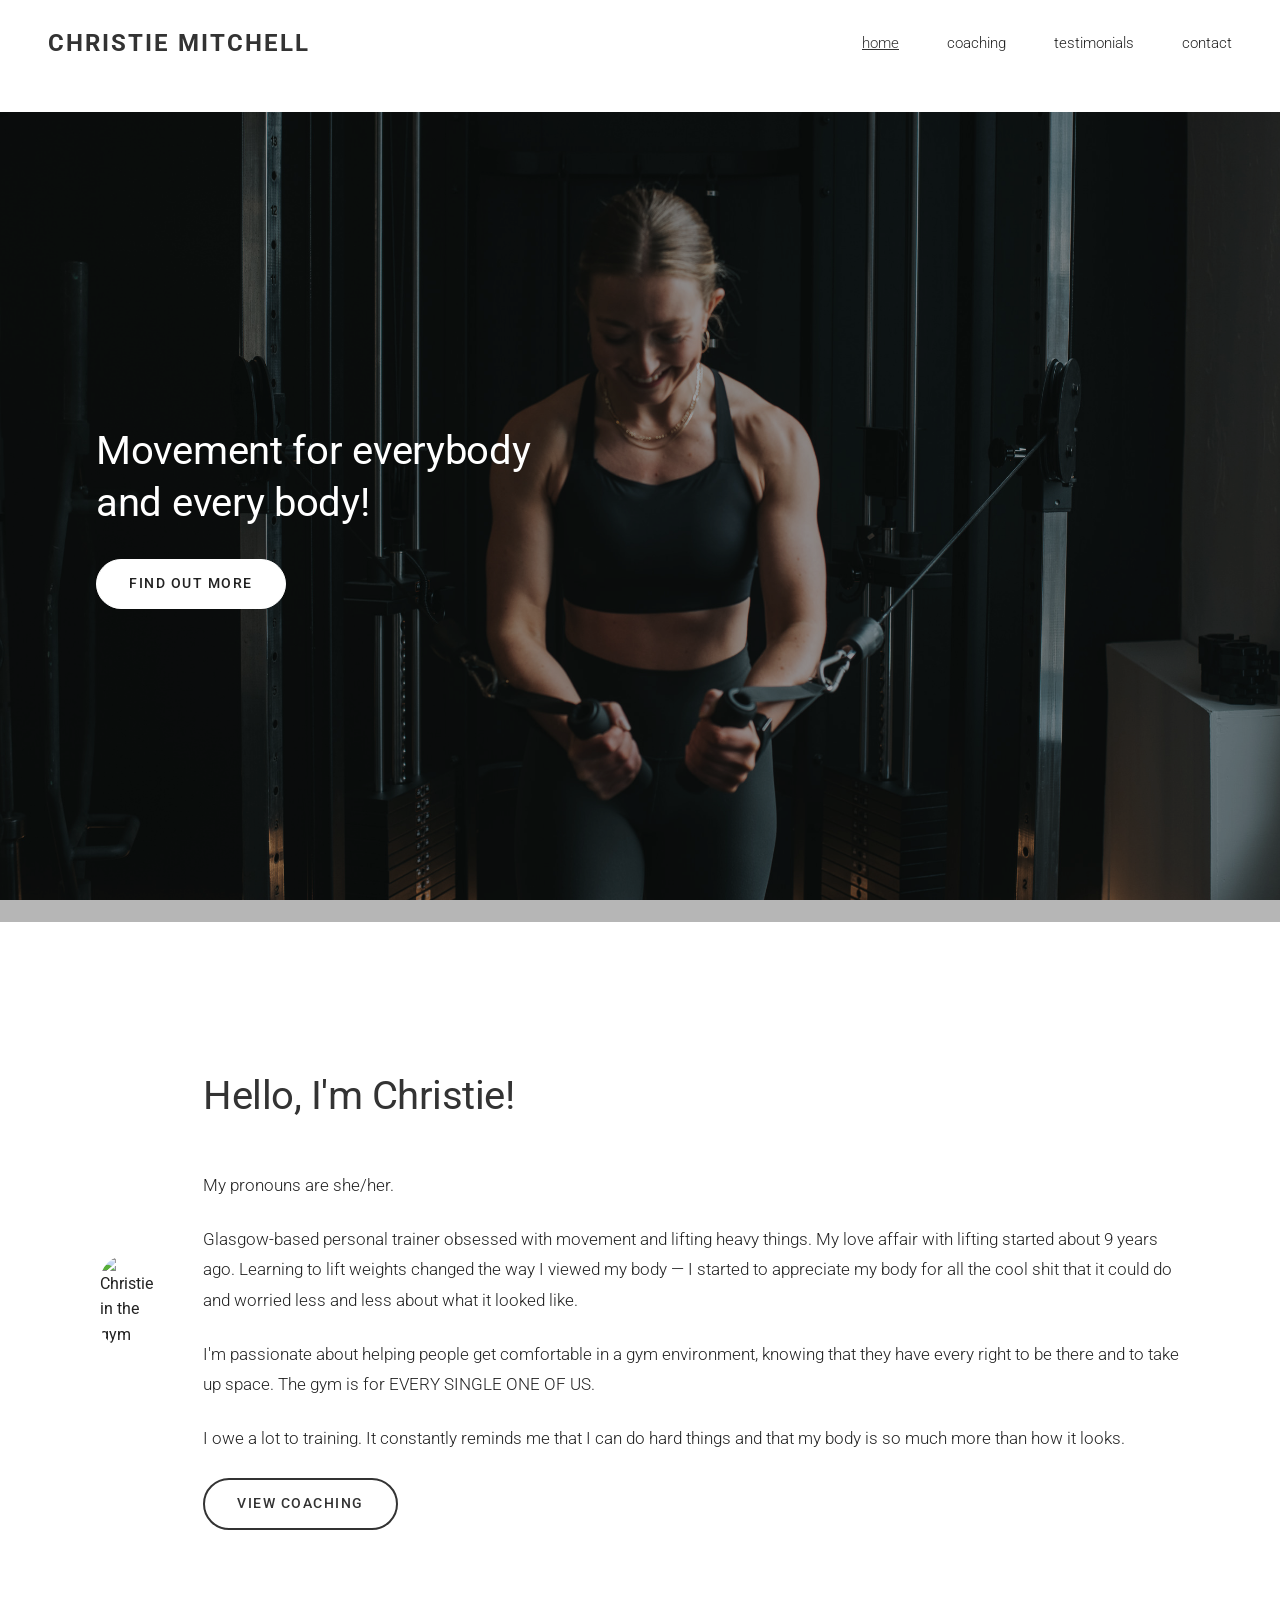
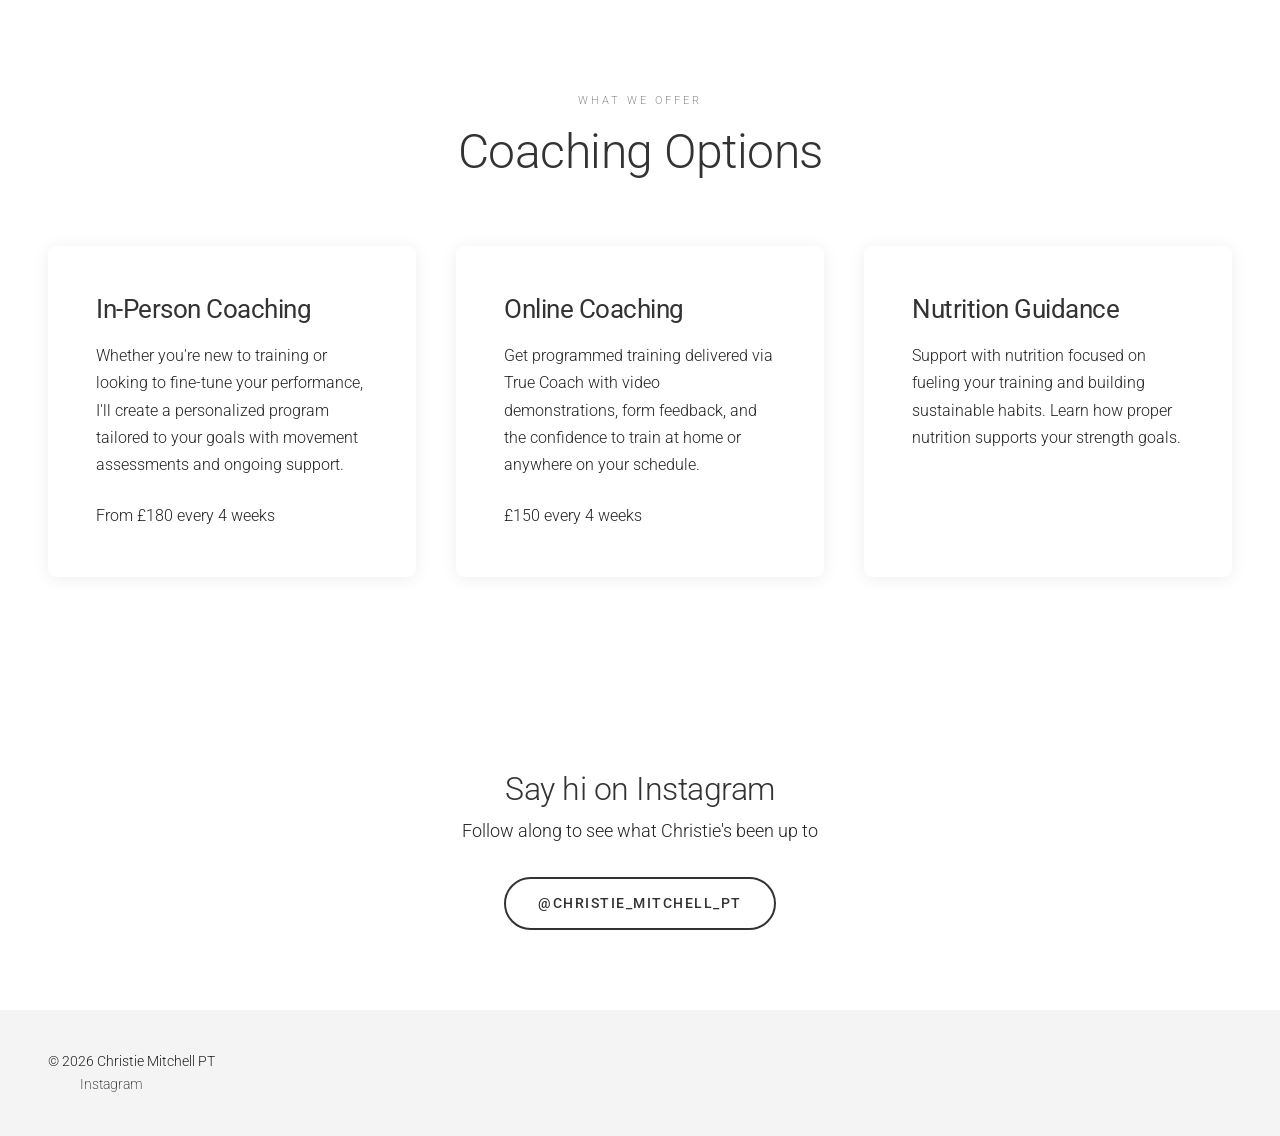
==== commit d6a19a12: "woekd on site" ====
--- a/index.html
+++ b/index.html
@@ -63,15 +63,9 @@
     </section>
 
     <section class="instagram">
-        <h3>Daily Inspiration & Motivation</h3>
-        <p>Follow for workout tips, transformation stories, and motivation</p>
-        <a href="https://instagram.com" target="_blank" class="btn btn--primary">@christie_mitchell_pt</a>
-    </section>
-
-    <section class="cta">
-        <h2>Ready to Transform?</h2>
-        <p>Take the first step towards the best version of yourself</p>
-        <a href="contact.html" class="btn btn--light">Get in Touch</a>
+        <h3>Say hi on Instagram</h3>
+        <p>Follow along to see what Christie's been up to</p>
+        <a href="https://instagram.com" target="_blank" class="btn btn--secondary">@christie_mitchell_pt</a>
     </section>
 
     <footer class="footer">
--- a/index.css
+++ b/index.css
@@ -339,38 +339,9 @@
     font-weight: 300;
 }
 
-/* CTA Section */
-.cta {
-    background: #f4f4f4;
-    color: var(--text);
-    padding: 7rem 3rem;
-    text-align: center;
-    animation: fadeIn 0.8s ease-out;
-}
-
-.cta h2 {
-    font-size: 2.5rem;
-    font-weight: 300;
-    margin-bottom: 1rem;
-    letter-spacing: -0.5px;
-}
-
-.cta p {
-    font-size: 1.2rem;
-    margin-bottom: 3rem;
-    font-weight: 300;
-    opacity: 0.95;
-}
-
-.cta .btn {
-    margin: 0 0.5rem;
-    outline: var(--text) 1px solid;
-    color: var(--text);
-}
-
 /* Footer */
 .footer {
-    background: var(--light);
+    background: #f4f4f4;
     color: var(--text);
     padding: 2.5rem 3rem;
     text-align: left;
